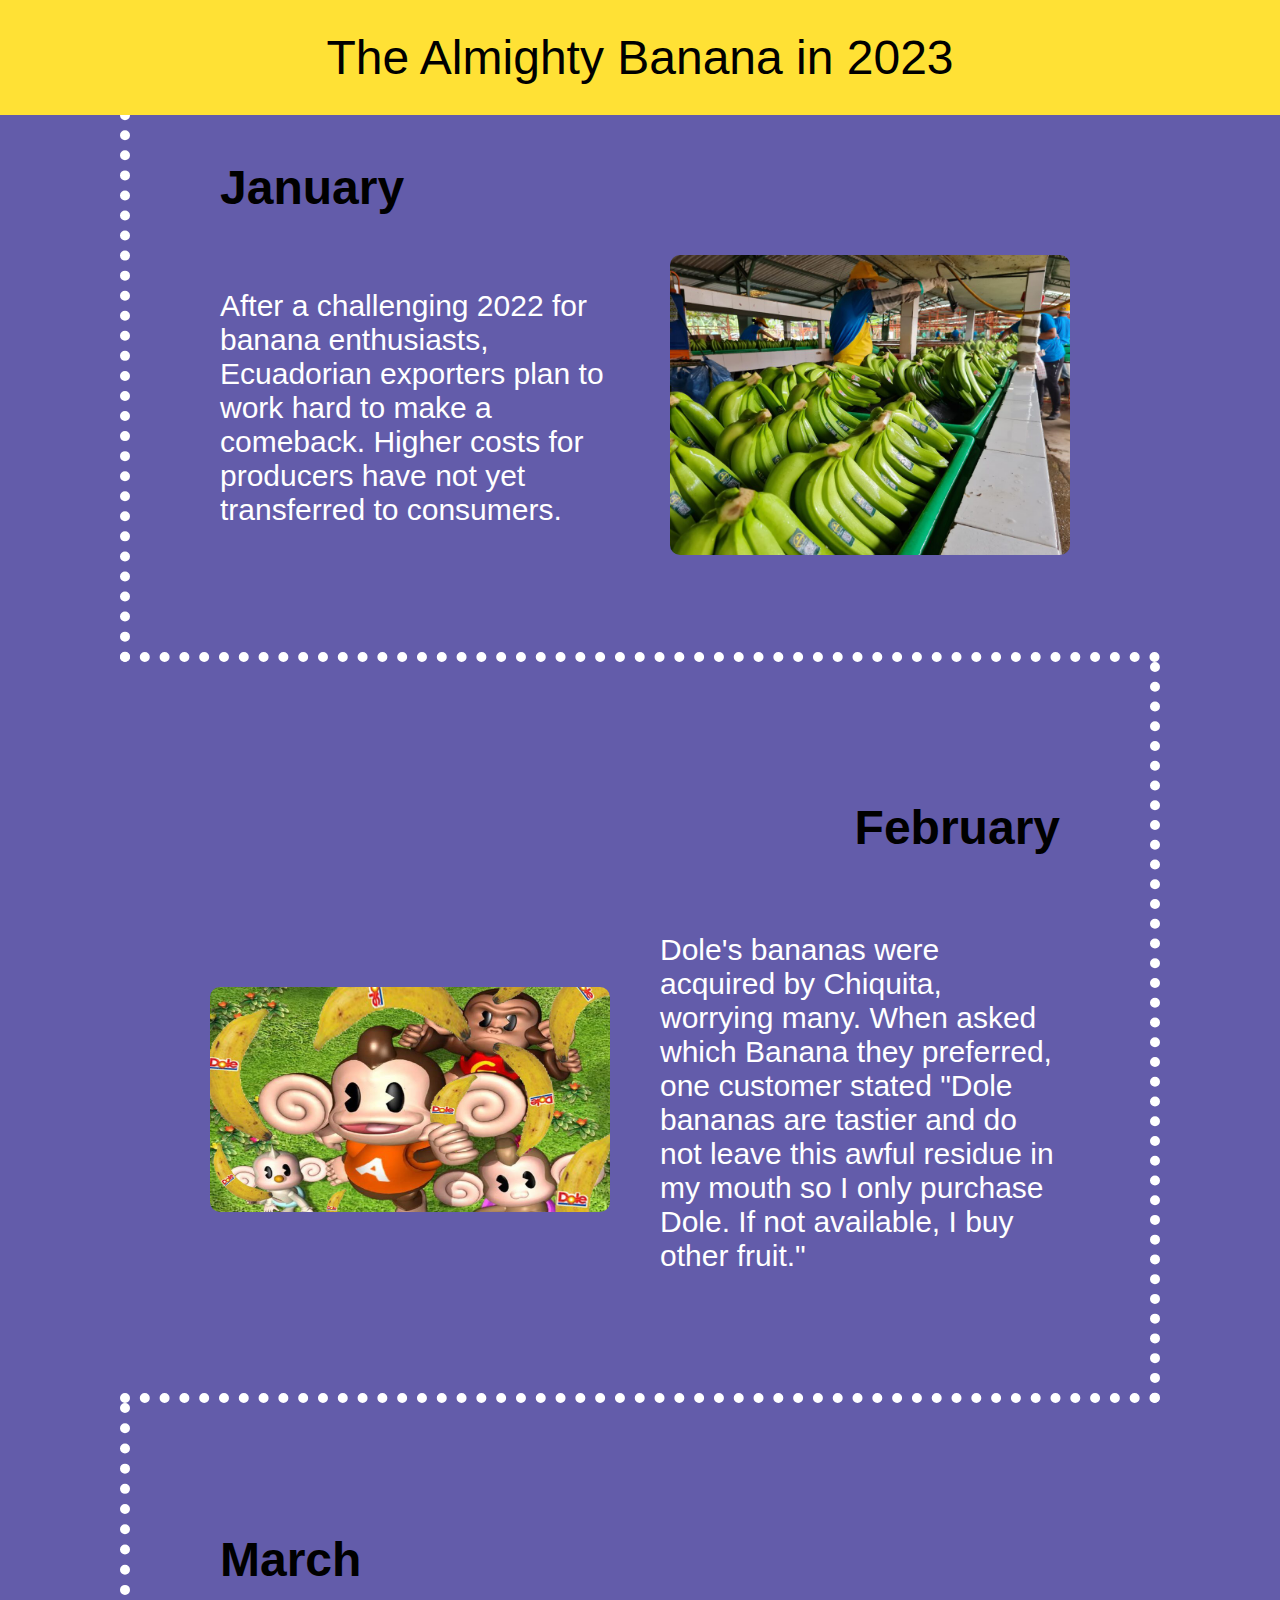
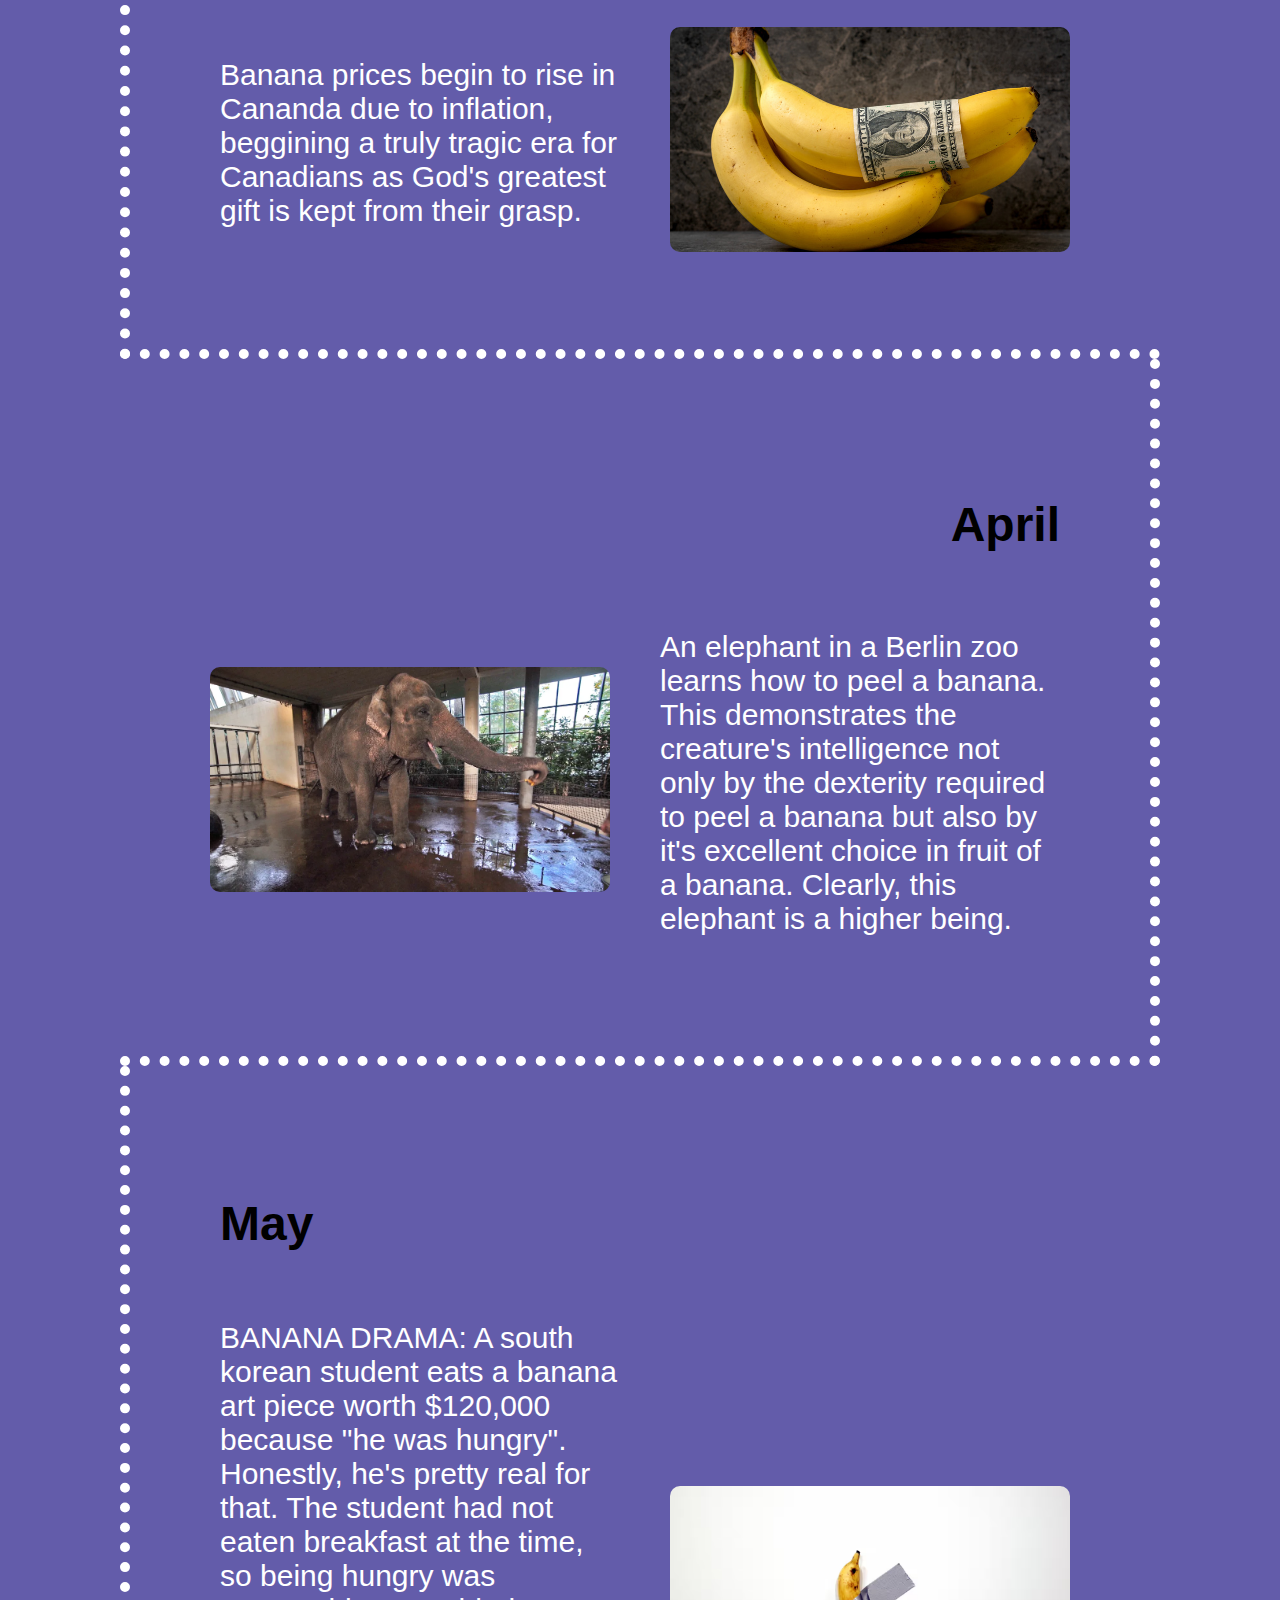
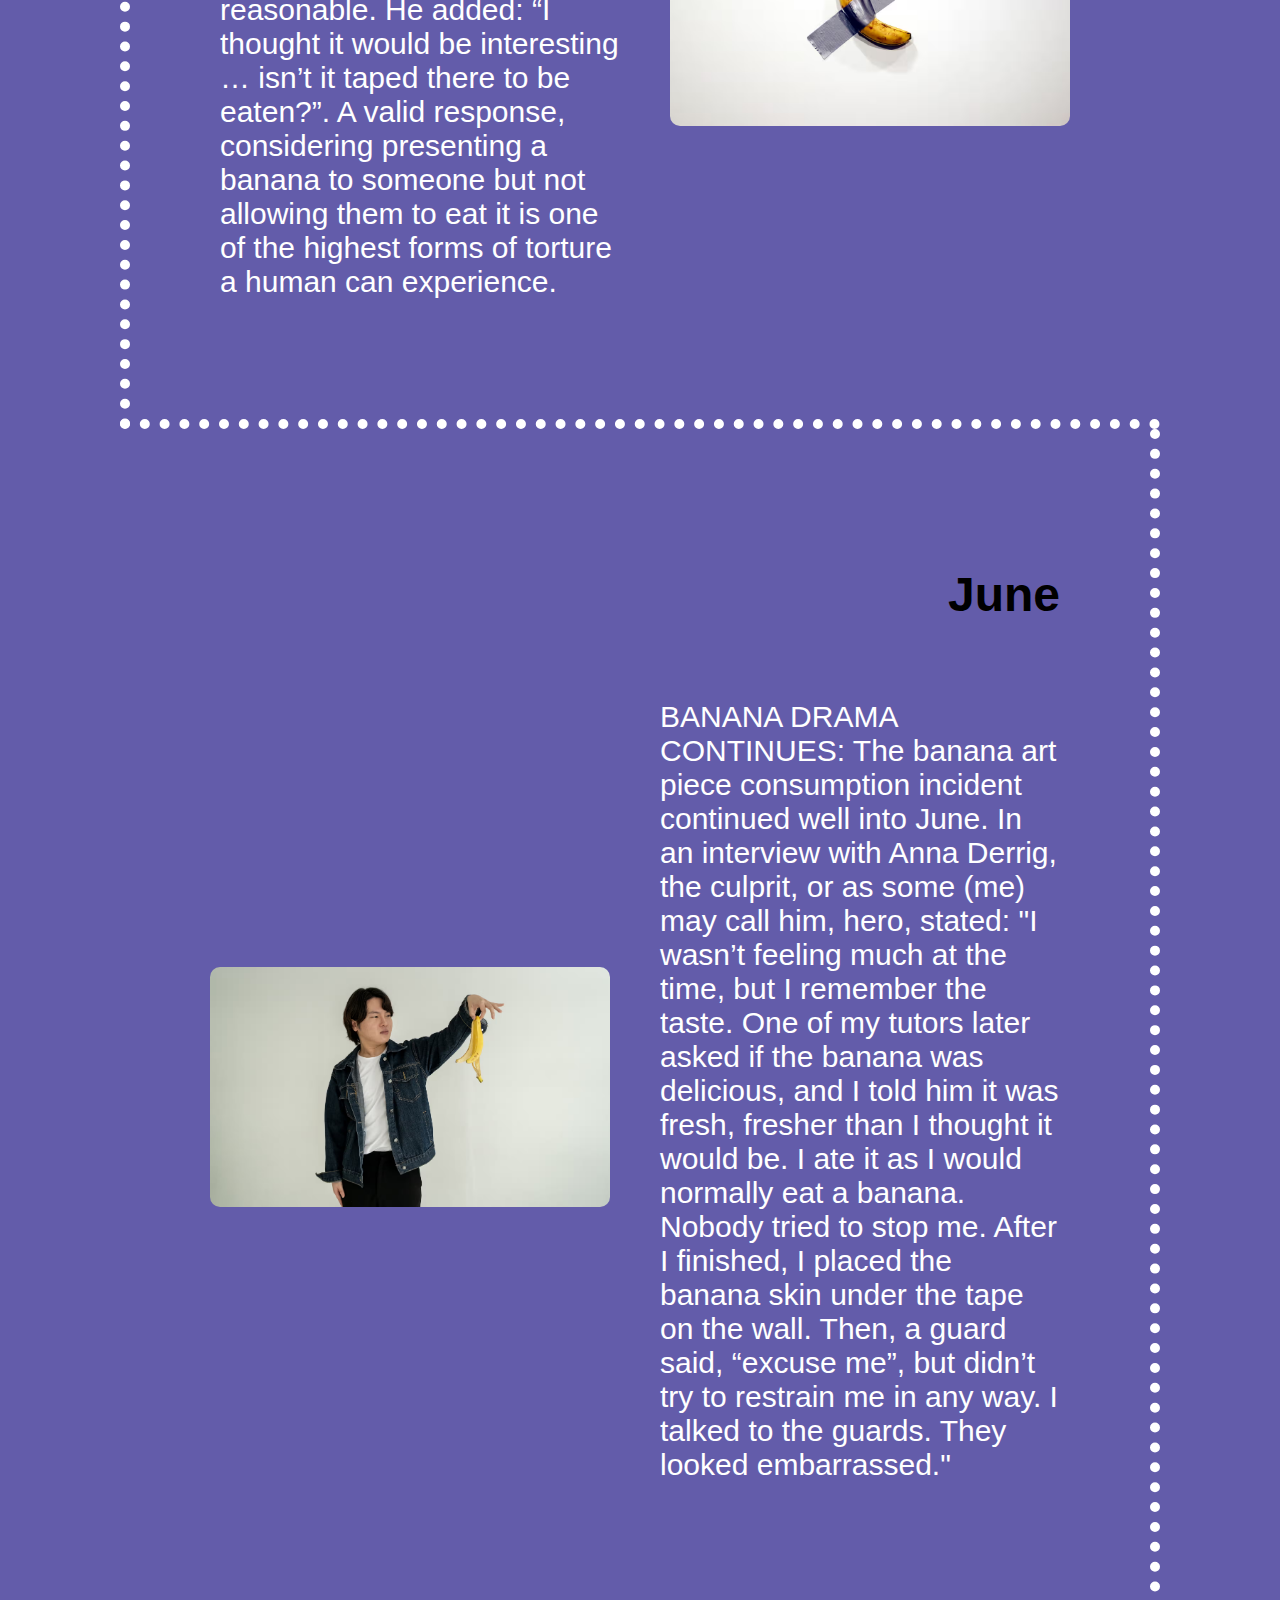
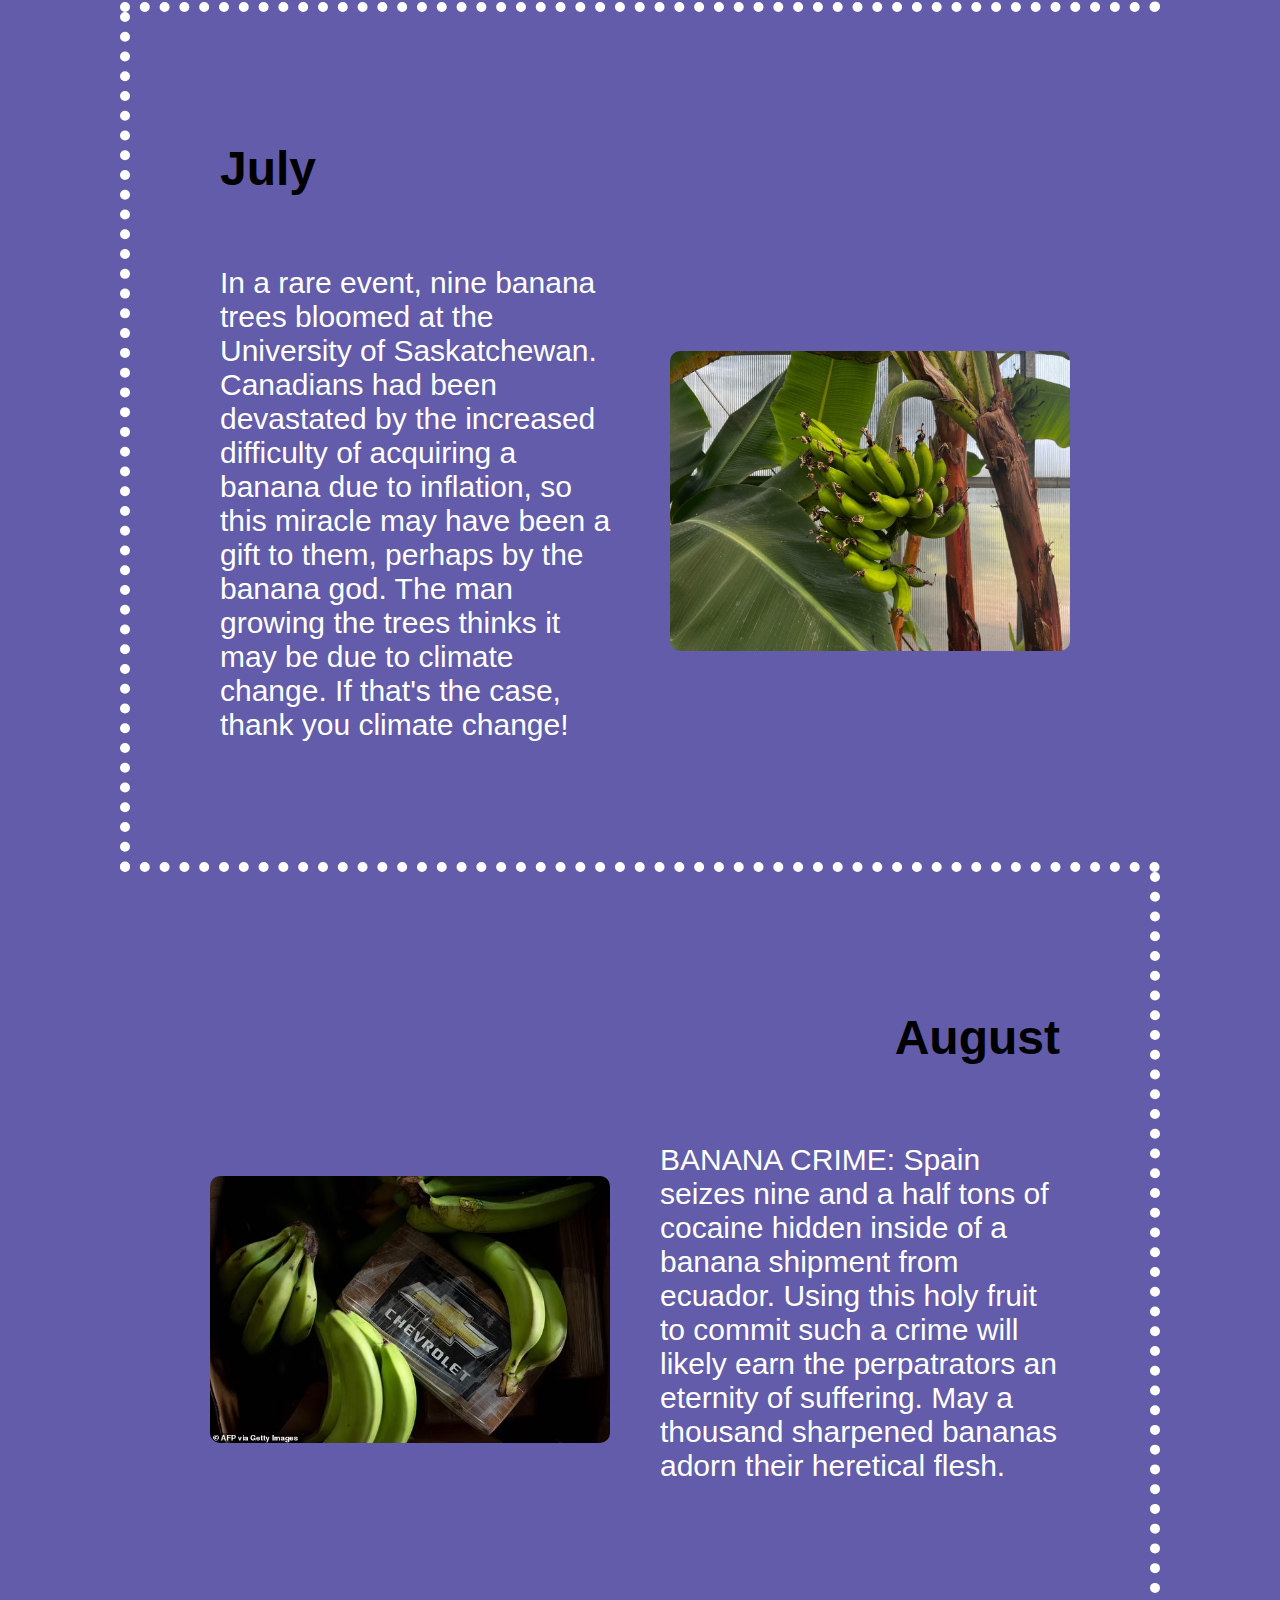
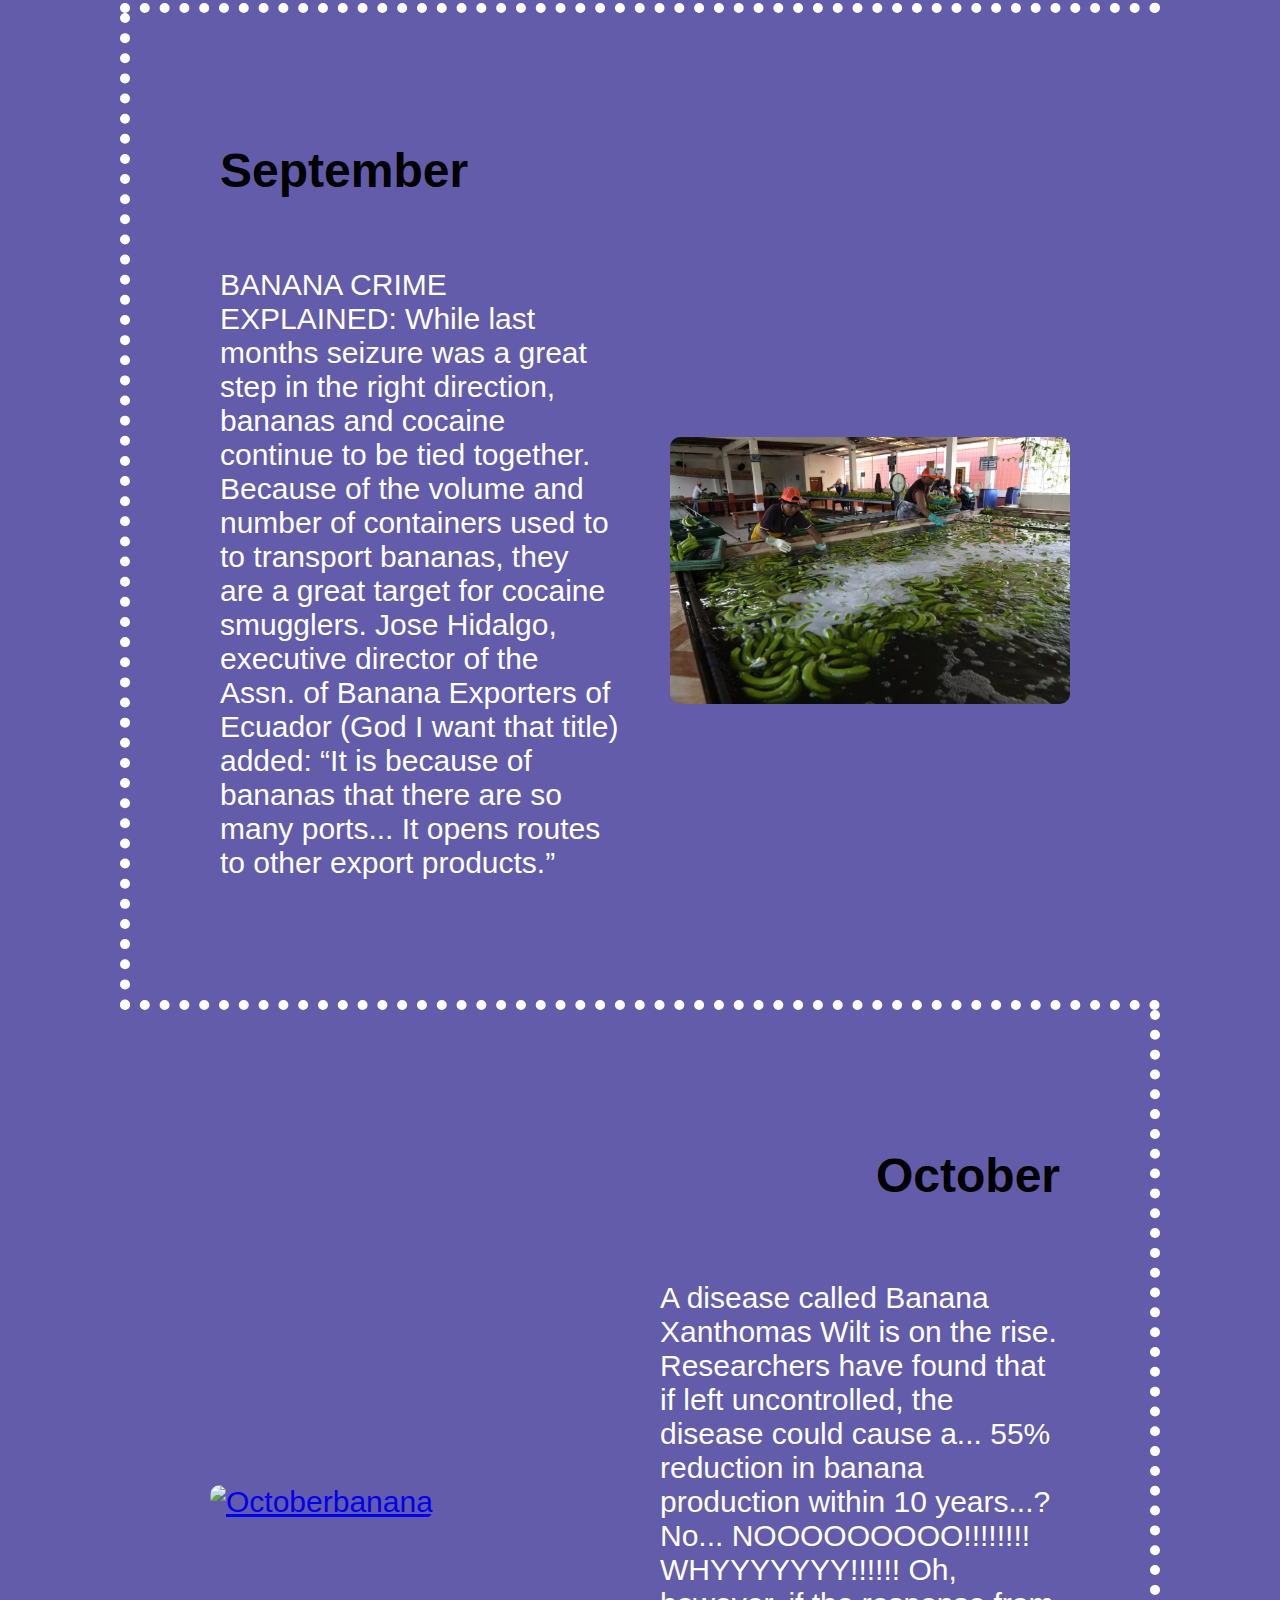
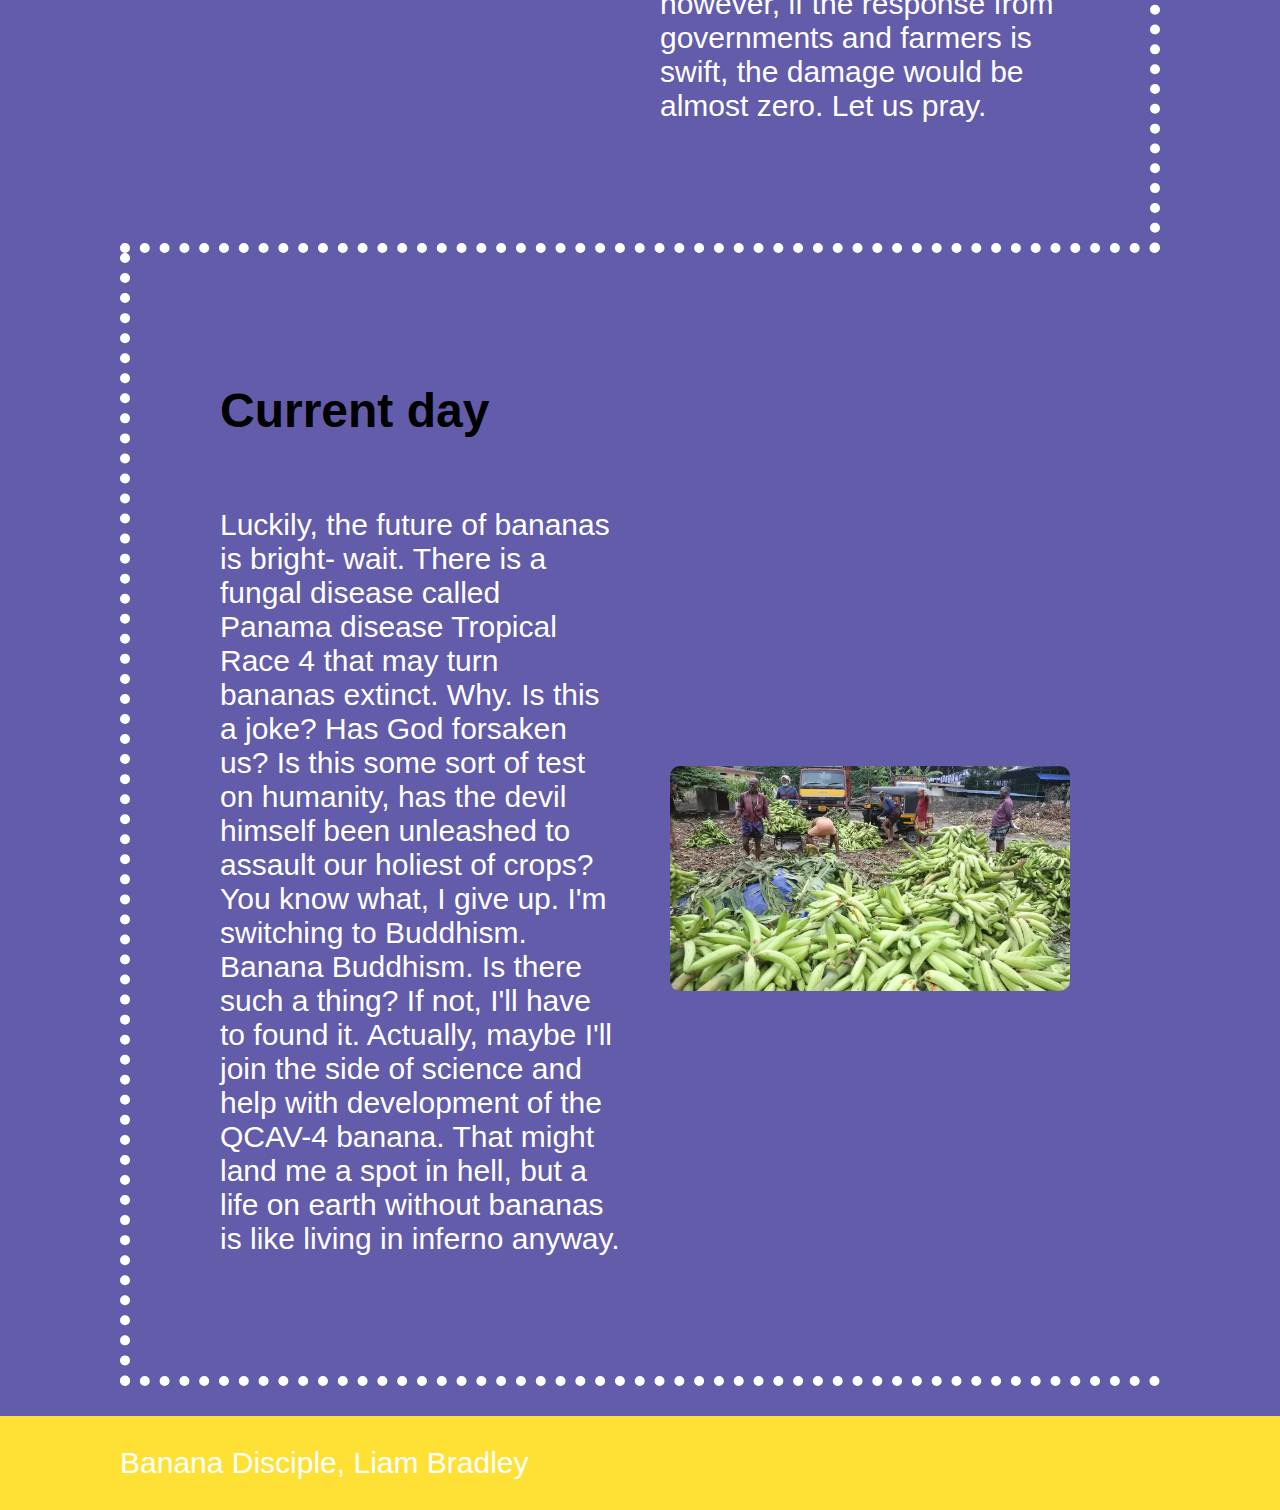
==== index.html @ 77e4527d "changing to index" ====
<!DOCTYPE html>
<html lang="en">

<head>
    <link rel="stylesheet" href="css/style.css">
    <title>Assignment 2</title>
    <meta charset="utf-8">
    <meta name="viewport" content="width=device-width, initial-scale=1.0">
</head>

<body>
    <header class="headerPadding">The Almighty Banana in 2023</header>

    <main>
        <section class="bananaPadding">
            <div class="bananaPudding">
                <h2>January</h2>
                <div class="gridContent">
                    <p>After a challenging 2022 for banana enthusiasts, Ecuadorian exporters plan to work hard to
                        make a comeback. Higher costs for producers have not yet transferred to consumers.</p>
                    <a
                        href="https://www.freshfruitportal.com/news/2023/01/19/ecuadorian-banana-exporters-are-betting-on-a-big-comeback-for-2023/">
                        <img src="images/Januarybanana.jpg" alt="Januarybanana">
                    </a>
                </div>
            </div>
            <div class="bananaPudding">
                <h3>February</h3>
                <div class="gridContent">
                    <a href="https://www.producebluebook.com/2023/02/06/the-dole-chiquita-banana-showdown/">
                        <img src="images/Februarybanana.jpg" alt="Februarybanana">
                    </a>
                    <p>Dole's bananas were acquired by Chiquita, worrying many. When asked which Banana they preferred,
                        one customer stated "Dole bananas are tastier and do not leave this awful residue in my mouth so
                        I only purchase Dole. If not available, I buy other fruit."</p>
                </div>
            </div>
            <div class="bananaPudding">
                <h2>March</h2>
                <div class="gridContent">
                    <p>Banana prices begin to rise in Cananda due to inflation, beggining a truly tragic era for
                        Canadians as God's greatest gift is kept from their grasp.</p>
                    <a href="https://www.tridge.com/insights/canadian-banana-retail-prices-resistant-to-inflation">
                        <img src="images/Marchbanana.jpg" alt="Marchbanana">
                    </a>
                </div>
            </div>
            <div class="bananaPudding">
                <h3>April</h3>
                <div class="gridContent">
                    <a href="https://www.cnn.com/2023/04/13/europe/zoo-elephant-peels-bananas-scn/index.html">
                        <img src="images/Aprilbanana.webp" alt="Aprilbanana">
                    </a>
                    <p>An elephant in a Berlin zoo learns how to peel a banana. This demonstrates the creature's
                        intelligence not only by the dexterity required to peel a banana but also by it's excellent
                        choice in fruit of a banana. Clearly, this elephant is a higher being.</p>
                </div>
            </div>
            <div class="bananaPudding">
                <h2>May</h2>
                <div class="gridContent">
                    <p>BANANA DRAMA: A south korean student eats a banana art piece worth $120,000 because "he was
                        hungry". Honestly, he's pretty real for that. The student had not eaten breakfast at the
                        time, so being hungry was reasonable. He added: “I thought it would be interesting … isn’t
                        it taped there to be eaten?”. A valid response, considering presenting a banana to someone
                        but not allowing them to eat it is one of the highest forms of torture a human can
                        experience. </p>
                    <a
                        href="https://www.theguardian.com/artanddesign/2023/may/01/banana-drama-hungry-south-korean-student-eats-120000-artwork">
                        <img src="images/Maybanana.avif" alt="Marchbanana">
                    </a>
                </div>
            </div>
            <div class="bananaPudding">
                <h3>June</h3>
                <div class="gridContent">
                    <a href="https://www.theguardian.com/lifeandstyle/2023/jun/23/experience-i-ate-a-120000-banana">
                        <img src="images/Junebanana.avif" alt="Junebanana">
                    </a>
                    <p>BANANA DRAMA CONTINUES: The banana art piece consumption incident continued well into June. In an
                        interview with Anna Derrig, the culprit, or as some (me) may call him, hero, stated: "I wasn’t
                        feeling much at the time, but I remember the taste. One of my tutors later asked if the banana
                        was delicious, and I told him it was fresh, fresher than I thought it would be. I ate it as I
                        would normally eat a banana. Nobody tried to stop me. After I finished, I placed the banana skin
                        under the tape on the wall. Then, a guard said, “excuse me”, but didn’t try to restrain me in
                        any way. I talked to the guards. They looked embarrassed."</p>
                </div>
            </div>
            <div class="bananaPudding">
                <h2>July</h2>
                <div class="gridContent">
                    <p>In a rare event, nine banana trees bloomed at the University of Saskatchewan. Canadians had
                        been devastated by the increased difficulty of acquiring a banana due to inflation, so this
                        miracle may have been a gift to them, perhaps by the banana god. The man growing the trees
                        thinks it may be due to climate change. If that's the case, thank you climate change! </p>
                    <a
                        href="https://www.cbc.ca/news/canada/saskatoon/bananas-bananatrees-reginanews-saskatchewan-news-university-of-saskatchewan-1.6916563">
                        <img src="images/Julybanana.jfif" alt="julybanana">
                    </a>
                </div>
            </div>
            <div class="bananaPudding">
                <h3>August</h3>
                <div class="gridContent">
                    <a
                        href="https://abcnews.go.com/International/wireStory/spain-busts-record-95-tons-cocaine-hidden-banana-102560998">
                        <img src="images/Augustbanana.avif" alt="Augustbanana">
                    </a>
                    <p>BANANA CRIME: Spain seizes nine and a half tons of cocaine hidden inside of a banana shipment
                        from ecuador. Using this holy fruit to commit such a crime will likely earn the perpatrators an
                        eternity of suffering. May a thousand sharpened bananas adorn their heretical flesh.</p>
                </div>
            </div>
            <div class="bananaPudding">
                <h2>September</h2>
                <div class="gridContent">
                    <p>BANANA CRIME EXPLAINED: While last months seizure was a great step in the right direction,
                        bananas and cocaine continue to be tied together. Because of the volume and number of
                        containers used to to transport bananas, they are a great target for cocaine smugglers. Jose
                        Hidalgo, executive director of the Assn. of Banana Exporters of Ecuador (God I want that
                        title) added: “It is because of bananas that there are so many ports... It opens routes to
                        other export products.”</p>
                    <a
                        href="https://www.cbc.ca/news/canada/saskatoon/bananas-bananatrees-reginanews-saskatchewan-news-university-of-saskatchewan-1.6916563">
                        <img src="images/Septemberbanana.webp" alt="Septemberbanana">
                    </a>
                </div>
            </div>
            <div class="bananaPudding">
                <h3>October</h3>
                <div class="gridContent">
                    <a href="https://phys.org/news/2023-10-consequences-inaction-devastating-banana-disease.html">
                        <img src="images/Octoberbanana.jpg" alt="Octoberbanana">
                    </a>
                    <p>A disease called Banana Xanthomas Wilt is on the rise. Researchers have found that if left
                        uncontrolled, the disease could cause a... 55% reduction in banana production within 10
                        years...? No... NOOOOOOOOO!!!!!!!! WHYYYYYYY!!!!!! Oh, however, if the response from governments
                        and farmers is swift, the damage would be almost zero. Let us pray. </p>
                </div>
            </div>
            <div class="bananaPudding">
                <h2>Current day</h2>
                <div class="gridContent">
                    <p>Luckily, the future of bananas is bright- wait. There is a fungal disease called Panama
                        disease Tropical Race 4 that may turn bananas extinct. Why. Is this a joke? Has God forsaken
                        us? Is this some sort of test on humanity, has the devil himself been unleashed to assault
                        our holiest of crops? You know what, I give up. I'm switching to Buddhism. Banana Buddhism.
                        Is there such a thing? If not, I'll have to found it. Actually, maybe I'll join the side of
                        science and help with development of the QCAV-4 banana. That might land me a spot in hell,
                        but a life on earth without bananas is like living in inferno anyway.</p>
                    <a
                        href="https://www.cbc.ca/news/canada/saskatoon/bananas-bananatrees-reginanews-saskatchewan-news-university-of-saskatchewan-1.6916563">
                        <img src="images/Novemberbanana.webp" alt="Novemberbanana">
                    </a>
                </div>
            </div>
        </section>

    </main>

    <footer class="bananaPadding">Banana Disciple, Liam Bradley</footer>
</body>


</html>
---- css/style.css ----
:root {
    --bananaYellow: #FFE135;
    --bananaBlue: #635CAA;
    --bananaBleck: #BFB058;
}








div {
    box-sizing: border-box;
}

body,
html {
    min-height: 100vh;
    margin: 0;
}

img {
    max-width: 100%;
    min-width: 10%;
    border-radius: 10px;
}

body {
    background: var(--bananaBlue);
    color: white;
    font-family: 'quicksand', sans-serif;
    font-size: 30px;
}

header {
    background: var(--bananaYellow);
    font-family: 'haettenschweiler', sans-serif;
    width: 100%;
    color: black;
    font-size: 48px;
    text-align: center;
    position: fixed;
    z-index: 9;
}

footer {
    background: var(--bananaYellow);
}

h2 {
    color: black;
    font-size: 48px;
    text-align: left;
}

h3 {

    color: black;
    font-size: 48px;
    text-align: right;
}

.headerPadding {
    padding: 30px 0px;
}

.bananaPadding {
    padding: 30px 120px;
}

.bananaPudding {
    padding: 90px 90px;
}

.bananaPadding>div:nth-child(1) {
    border-left: 10px dotted white;
    border-bottom: 10px dotted white;
}

.bananaPadding>div:nth-child(2) {
    border-right: 10px dotted white;
    border-bottom: 10px dotted white;
}

.bananaPadding>div:nth-child(3) {
    border-left: 10px dotted white;
    border-bottom: 10px dotted white;
}

.bananaPadding>div:nth-child(4) {
    border-right: 10px dotted white;
    border-bottom: 10px dotted white;
}

.bananaPadding>div:nth-child(5) {
    border-left: 10px dotted white;
    border-bottom: 10px dotted white;
}

.bananaPadding>div:nth-child(6) {
    border-right: 10px dotted white;
    border-bottom: 10px dotted white;
}

.bananaPadding>div:nth-child(7) {
    border-left: 10px dotted white;
    border-bottom: 10px dotted white;
}

.bananaPadding>div:nth-child(8) {
    border-right: 10px dotted white;
    border-bottom: 10px dotted white;
}

.bananaPadding>div:nth-child(9) {
    border-left: 10px dotted white;
    border-bottom: 10px dotted white;
}

.bananaPadding>div:nth-child(10) {
    border-right: 10px dotted white;
    border-bottom: 10px dotted white;
}

.bananaPadding>div:nth-child(11) {
    border-left: 10px dotted white;
    border-bottom: 10px dotted white;
}

.gridContent {
    display: grid;
    grid-template-columns: 1fr 1fr;
    grid-gap: 50px;
    align-items: center;
}

@media screen and (max-width: 800px) {


    .headerPadding {
        padding: 15px 0px;
    }

    .bananaPadding {
        padding: 20px 30px;
    }

    .bananaPudding {
        padding: 30px 30px;
    }

    .gridContent {
        grid-template-columns: 1fr;

    }

    .bananaPadding>div:nth-child(1) {
        border-left: 10px dotted white;
    }

    .bananaPadding>div:nth-child(2) {
        border-right: 10px dotted white;

    }

    .bananaPadding>div:nth-child(3) {
        border-left: 10px dotted white;
    }

    .bananaPadding>div:nth-child(4) {
        border-right: 10px dotted white;

    }

    .bananaPadding>div:nth-child(5) {
        border-left: 10px dotted white;

    }

    .bananaPadding>div:nth-child(6) {
        border-right: 10px dotted white;

    }

    .bananaPadding>div:nth-child(7) {
        border-left: 10px dotted white;

    }

    .bananaPadding>div:nth-child(8) {
        border-right: 10px dotted white;

    }

    .bananaPadding>div:nth-child(9) {
        border-left: 10px dotted white;

    }

    .bananaPadding>div:nth-child(10) {
        border-right: 10px dotted white;

    }

    .bananaPadding>div:nth-child(11) {
        border-left: 10px dotted white;

    }


}




/*
january: https://www.freshfruitportal.com/news/2023/01/19/ecuadorian-banana-exporters-are-betting-on-a-big-comeback-for-2023/

february: https://www.producebluebook.com/2023/02/06/the-dole-chiquita-banana-showdown/

febimage: https://www.google.com/url?sa=i&url=https%3A%2F%2Fwww.youtube.com%2Fwatch%3Fv%3DxDkHg7-covw&psig=AOvVaw0lPTmlyice99hFVOnQGWbq&ust=1699391109633000&source=images&cd=vfe&opi=89978449&ved=0CBAQjRxqFwoTCLigoMejsIIDFQAAAAAdAAAAABA6

march: https://www.tridge.com/insights/canadian-banana-retail-prices-resistant-to-inflation

marchimage:https://www.google.com/url?sa=i&url=https%3A%2F%2Fwww.tastingtable.com%2F944651%2Fthe-price-of-bananas-causes-sticker-shock%2F&psig=AOvVaw3MNGF5UCiVDrGpITxVOpc7&ust=1699391748298000&source=images&cd=vfe&opi=89978449&ved=0CBAQjRxqFwoTCMCVnuOlsIIDFQAAAAAdAAAAABAD

april: https://www.cnn.com/2023/04/13/europe/zoo-elephant-peels-bananas-scn/index.html


may: https://www.theguardian.com/artanddesign/2023/may/01/banana-drama-hungry-south-korean-student-eats-120000-artwork

june: https://www.theguardian.com/lifeandstyle/2023/jun/23/experience-i-ate-a-120000-banana

July banana news: https://www.cbc.ca/news/canada/saskatoon/bananas-bananatrees-reginanean-ws-saskatchewnews-university-of-saskatchewan-1.6916563

august: https://abcnews.go.com/International/wireStory/spain-busts-record-95-tons-cocaine-hidden-banana-102560998

augustimage: https://www.google.com/url?sa=i&url=https%3A%2F%2Fwww.dailymail.co.uk%2Fnews%2Farticle-12451487%2FSpain-cocaine-Ecuador-banana.html&psig=AOvVaw17-QG_82JVGk5neQV-9Ako&ust=1699393704466000&source=images&cd=vfe&opi=89978449&ved=0CBAQjRxqFwoTCOiVt4WtsIIDFQAAAAAdAAAAABAH

september: https://www.latimes.com/world-nation/story/2023-09-04/drug-cartels-exploit-ecuador-banana-industry

october: https://phys.org/news/2023-10-consequences-inaction-devastating-banana-disease.html

november: https://www.foxweather.com/earth-space/bananas-extinct-disease


*/
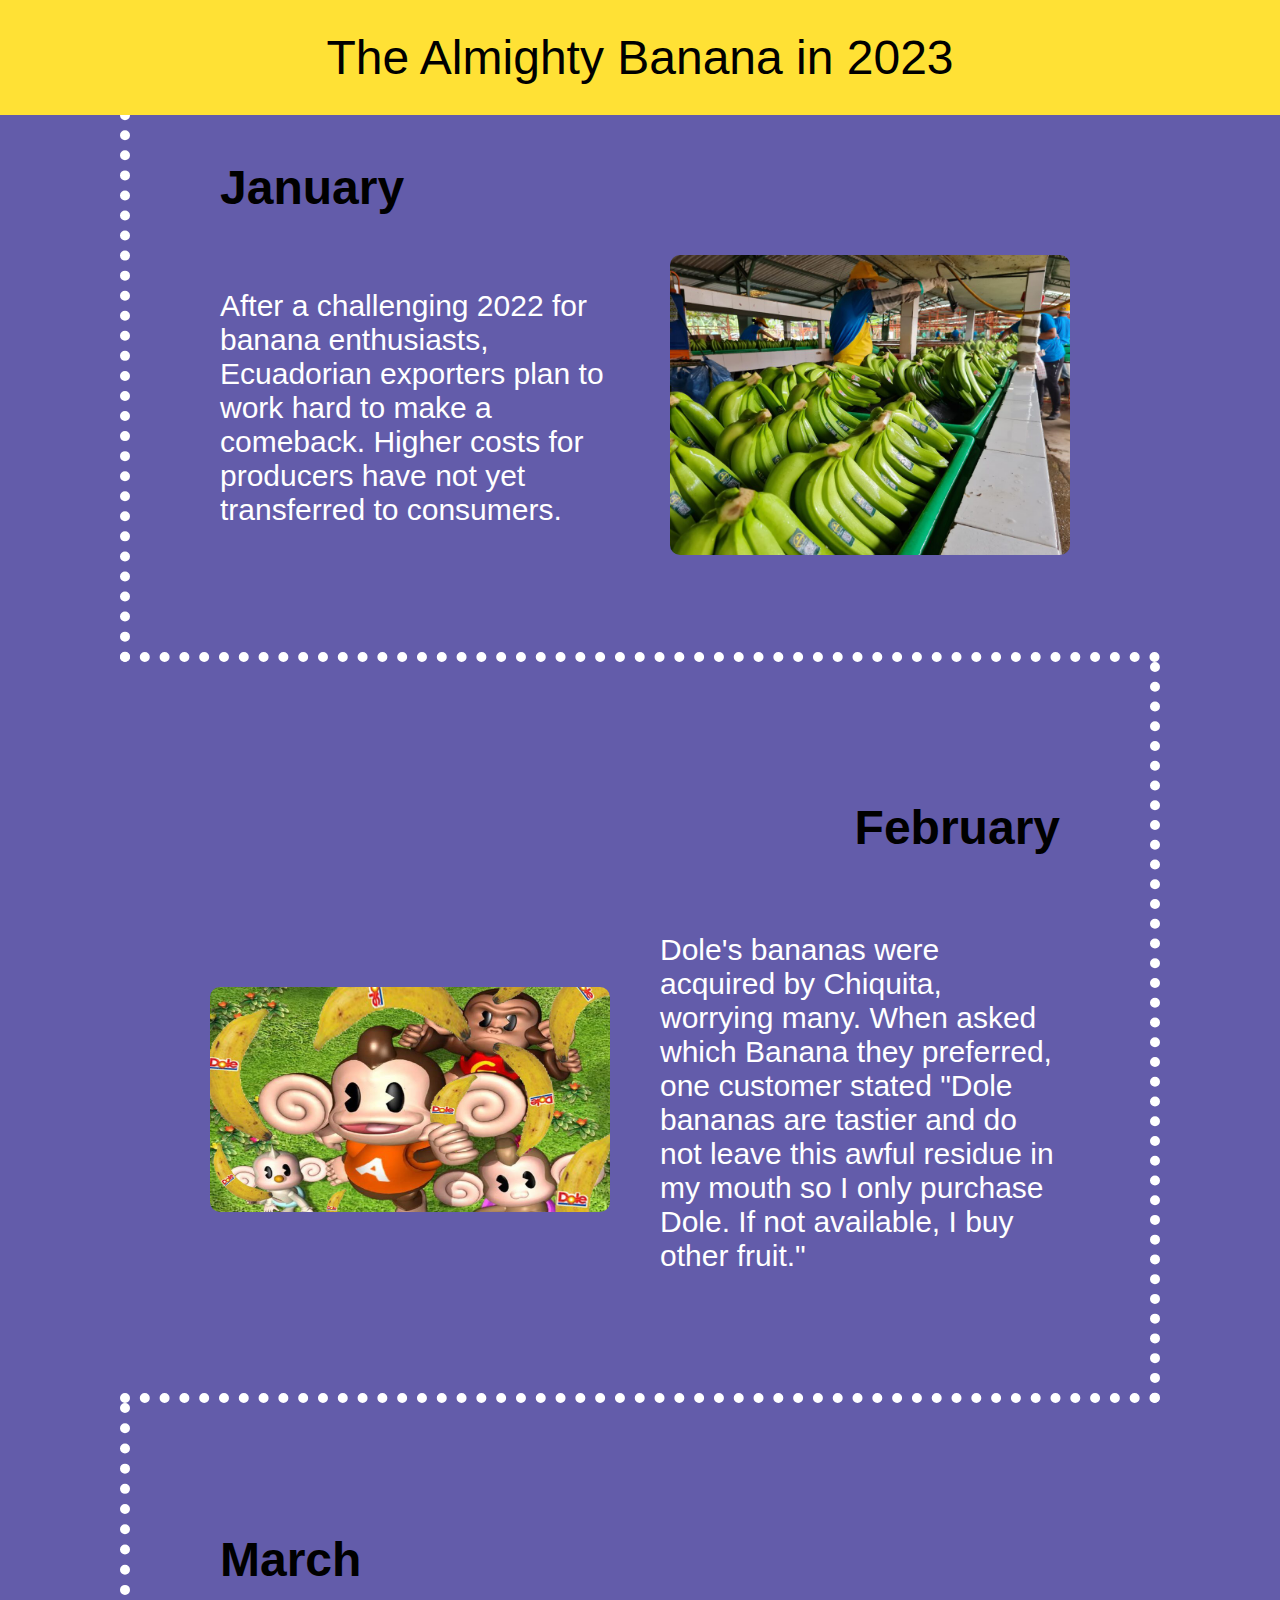
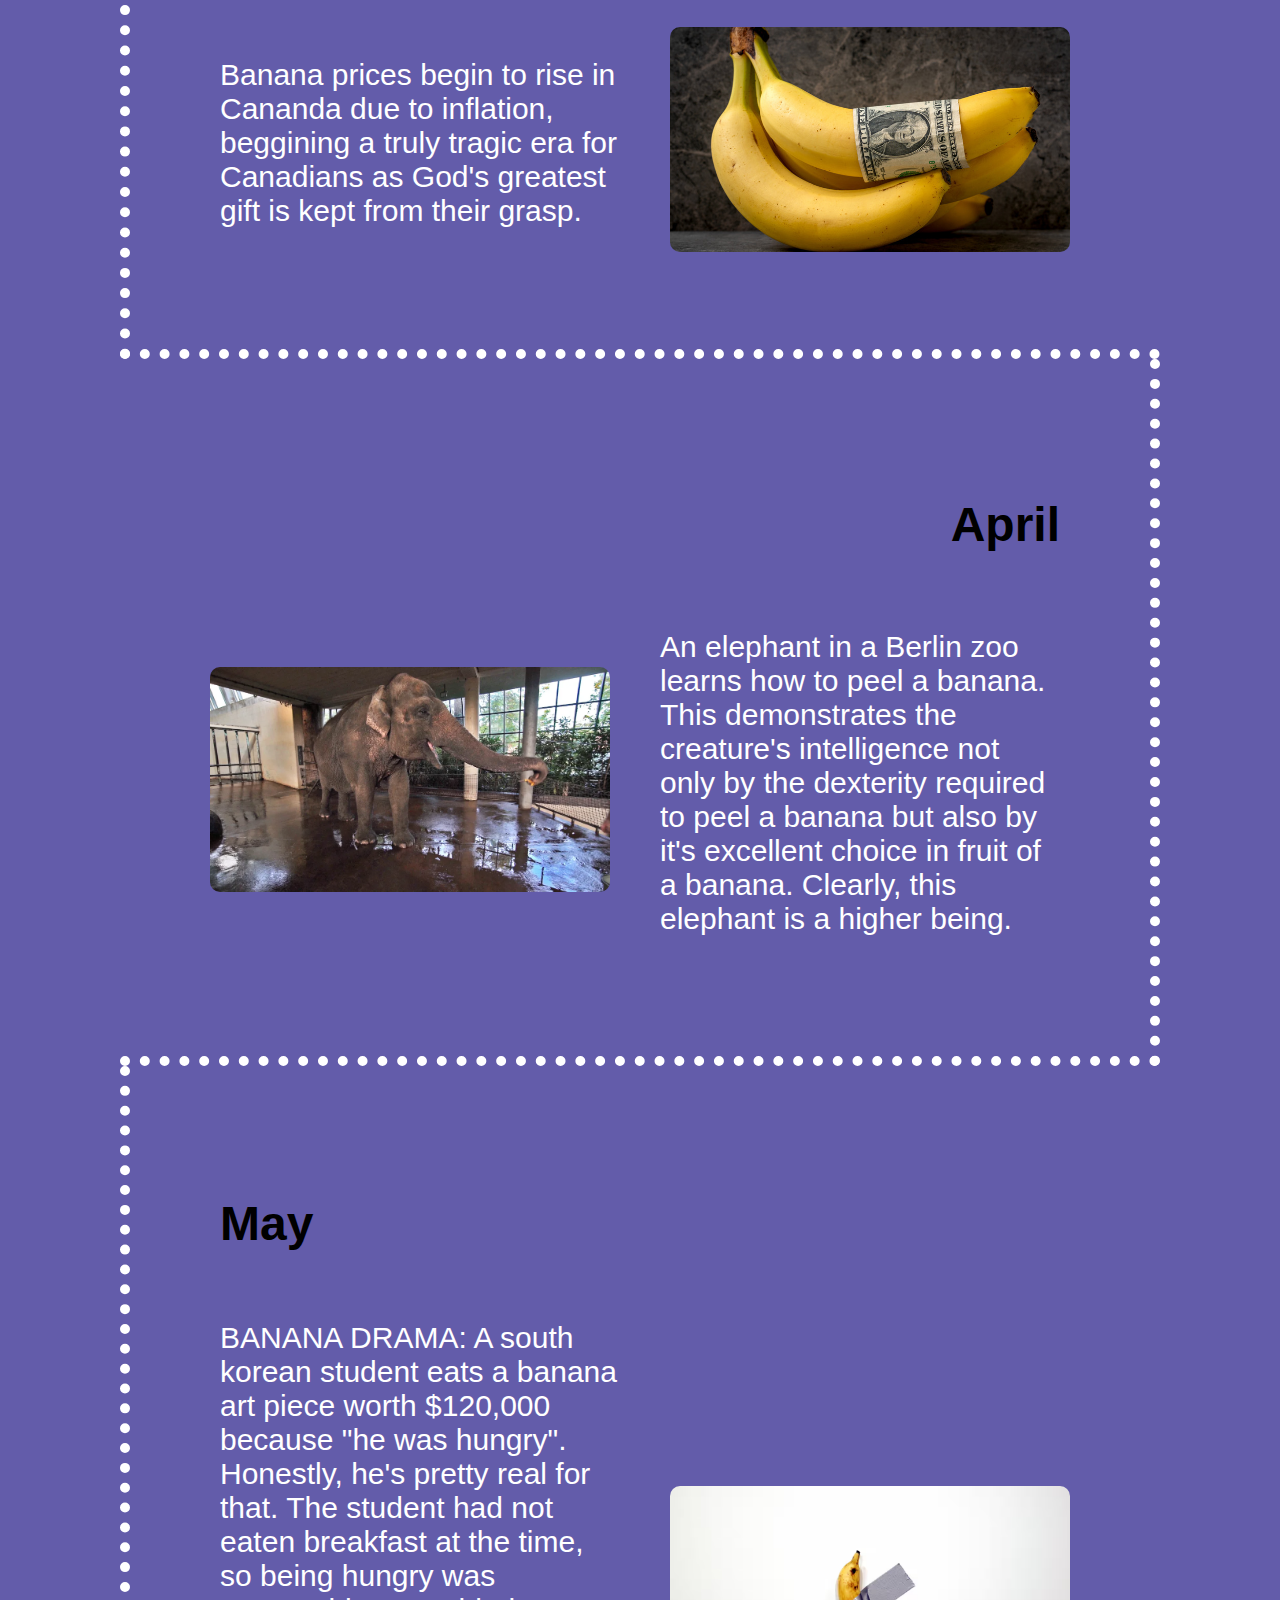
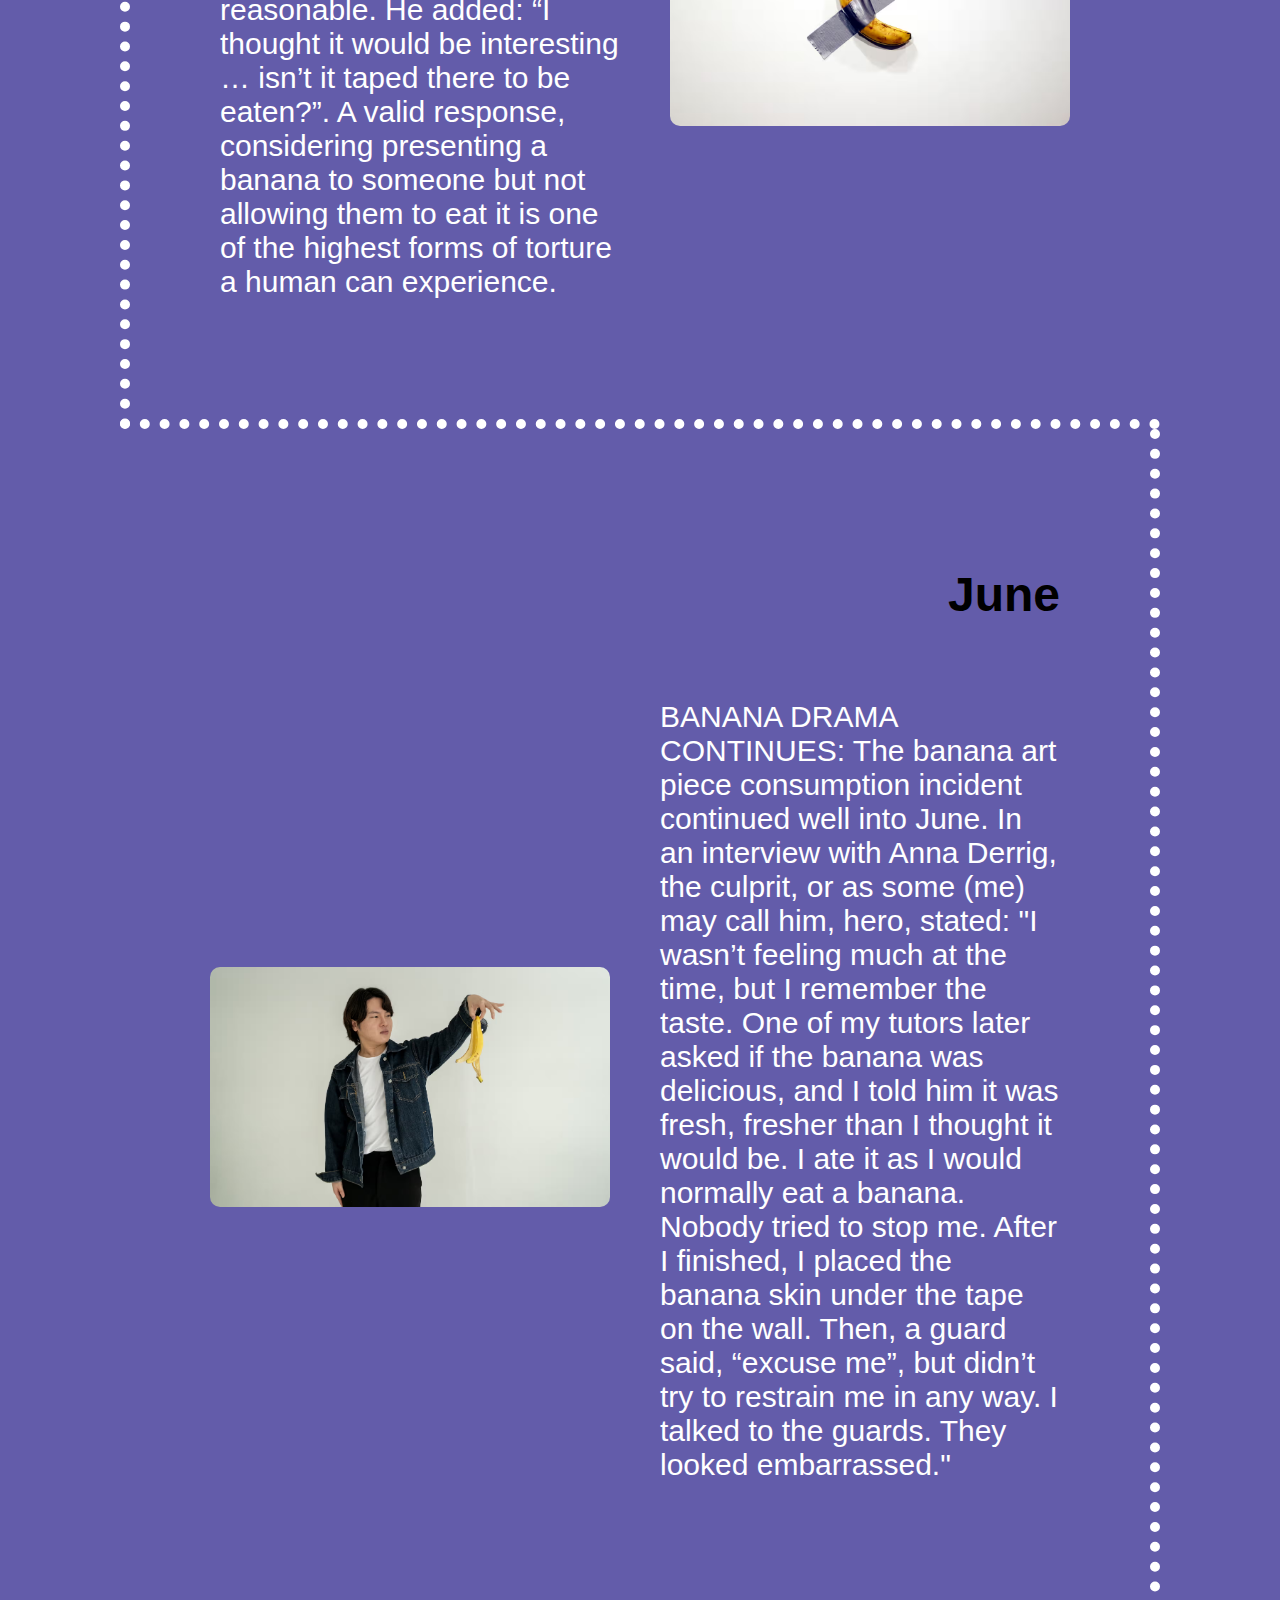
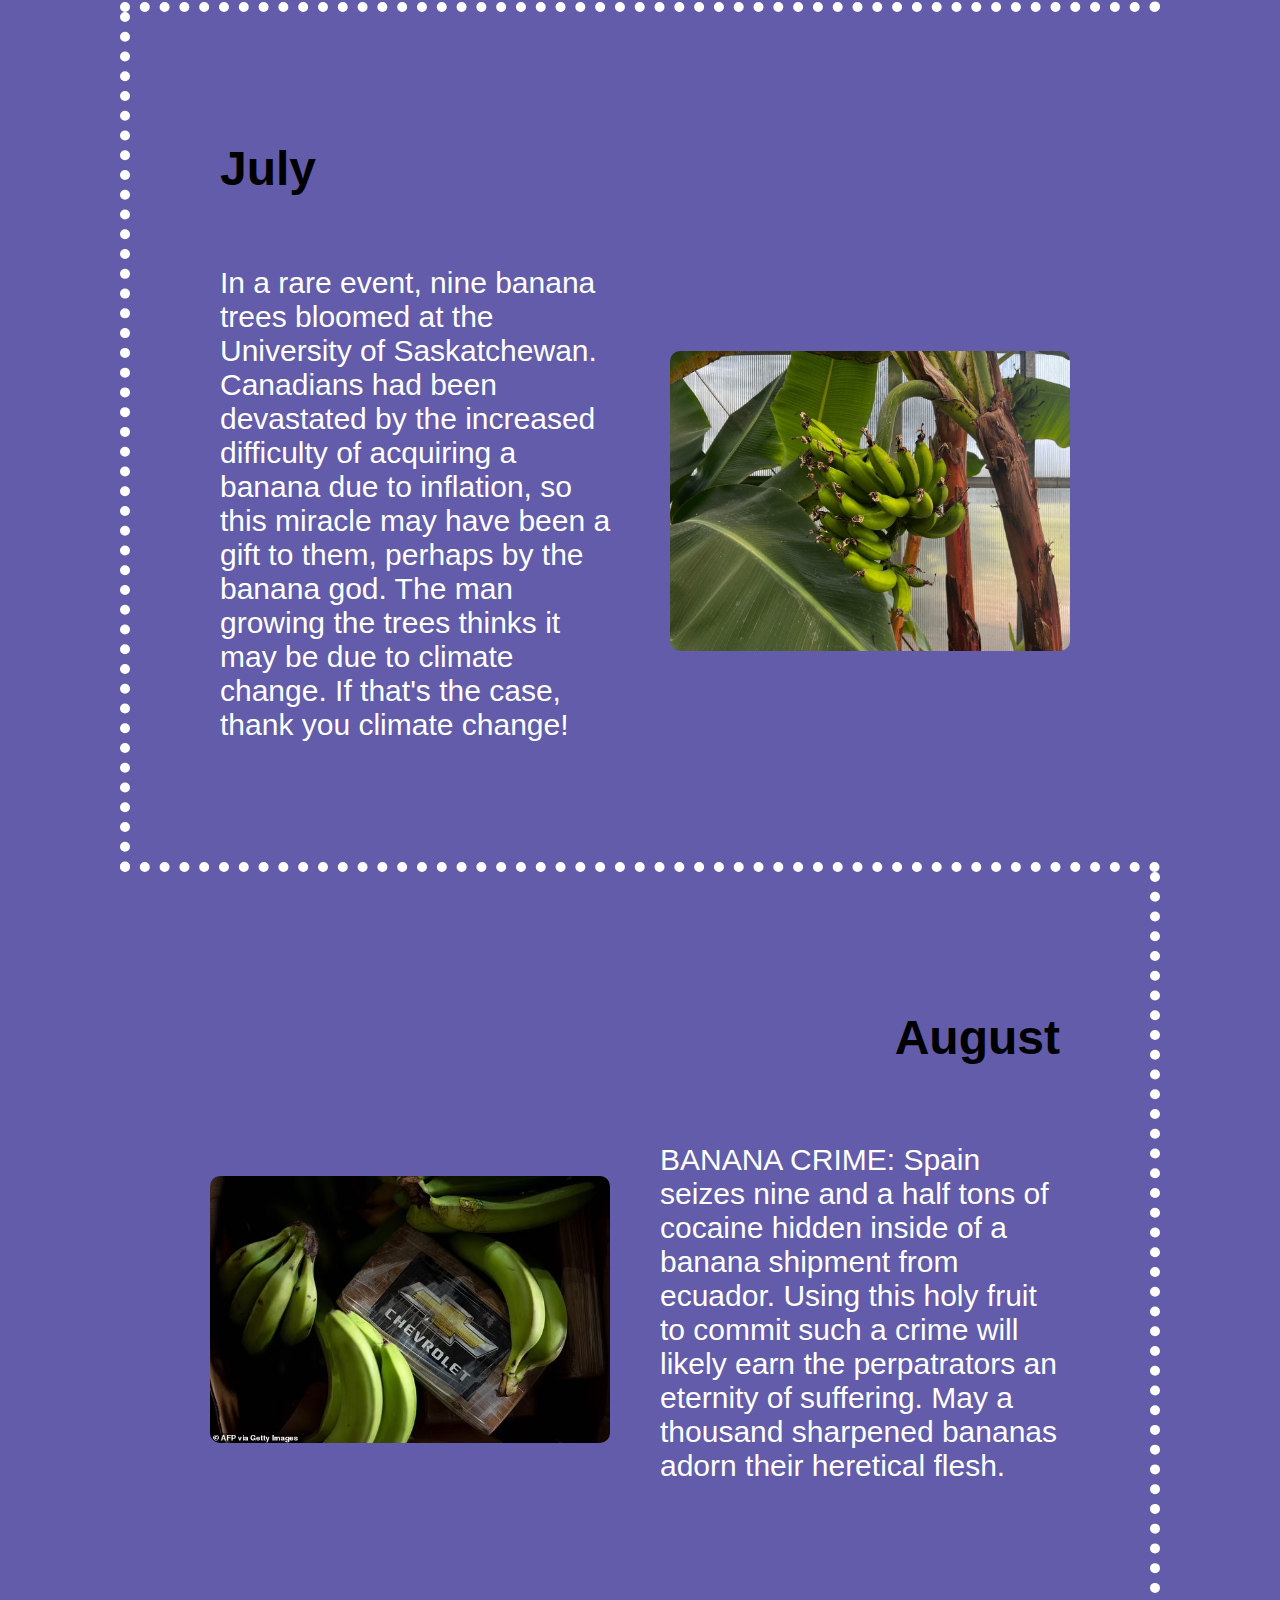
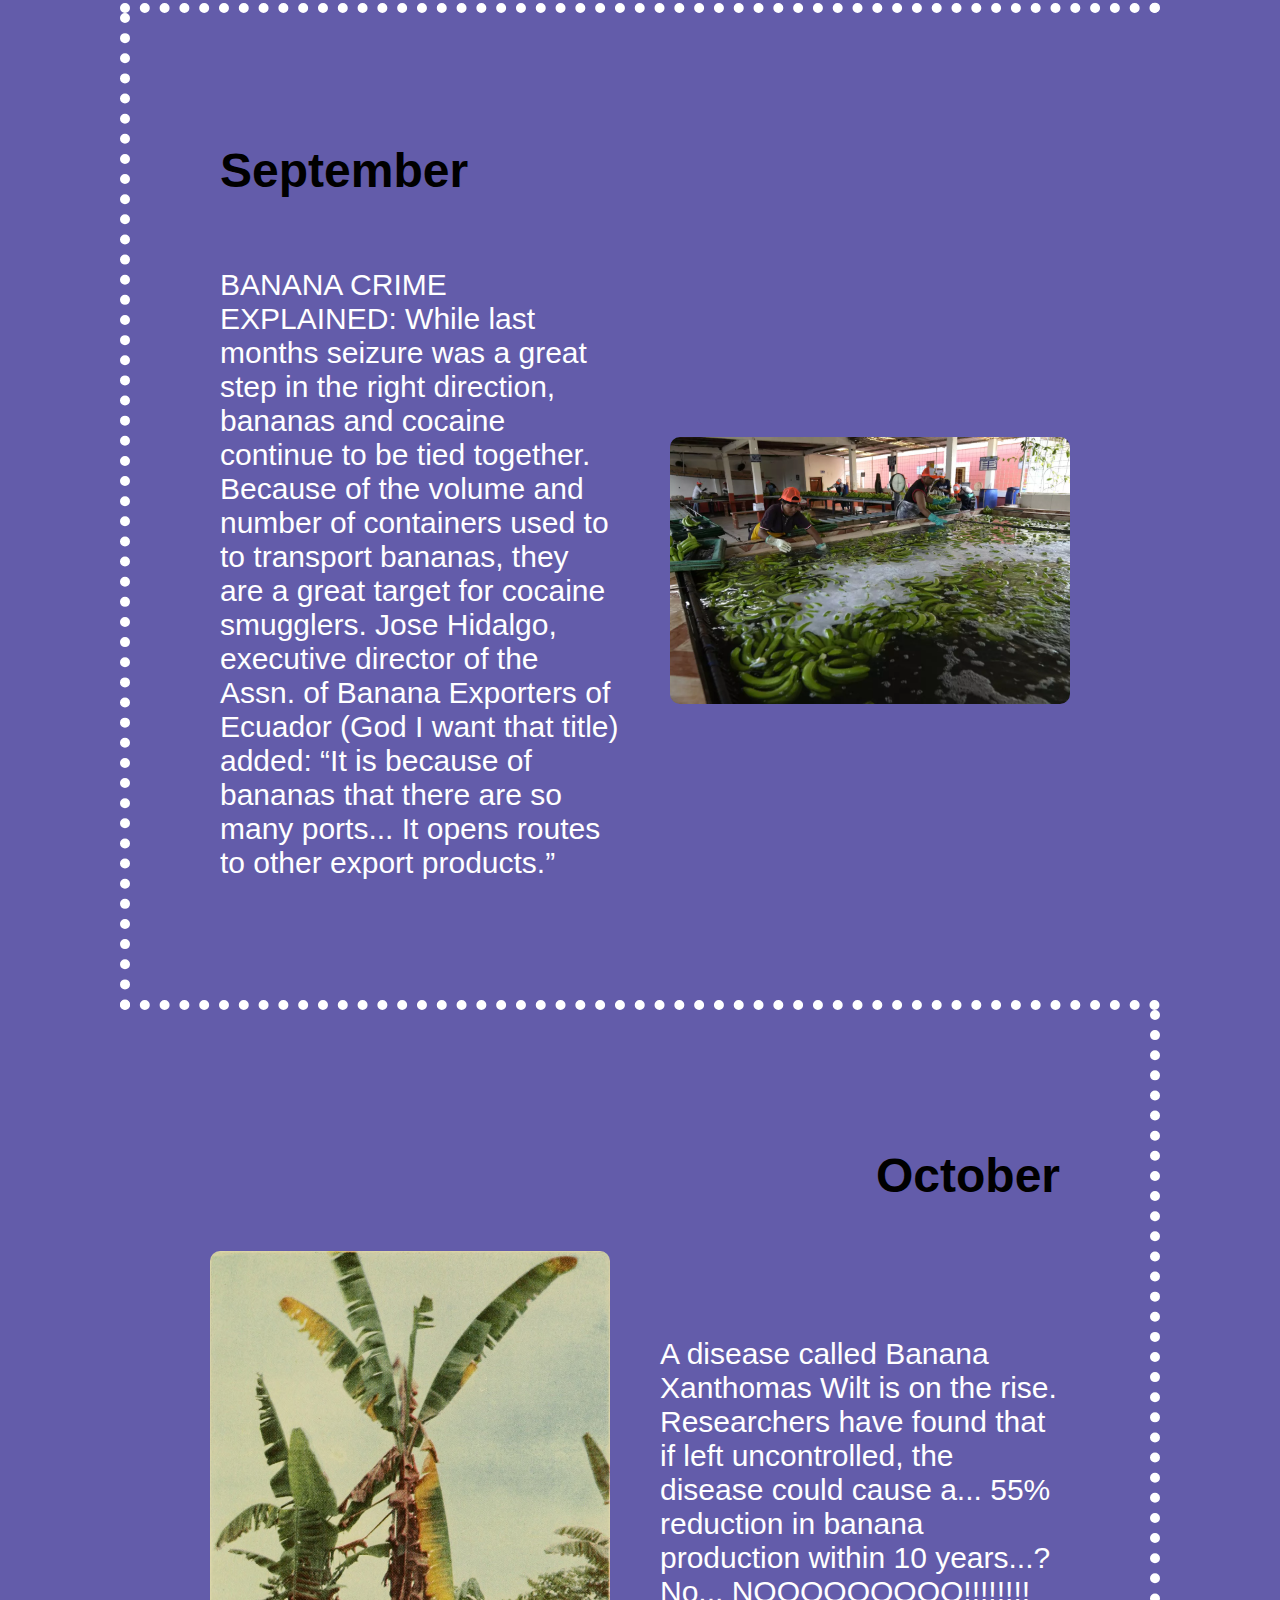
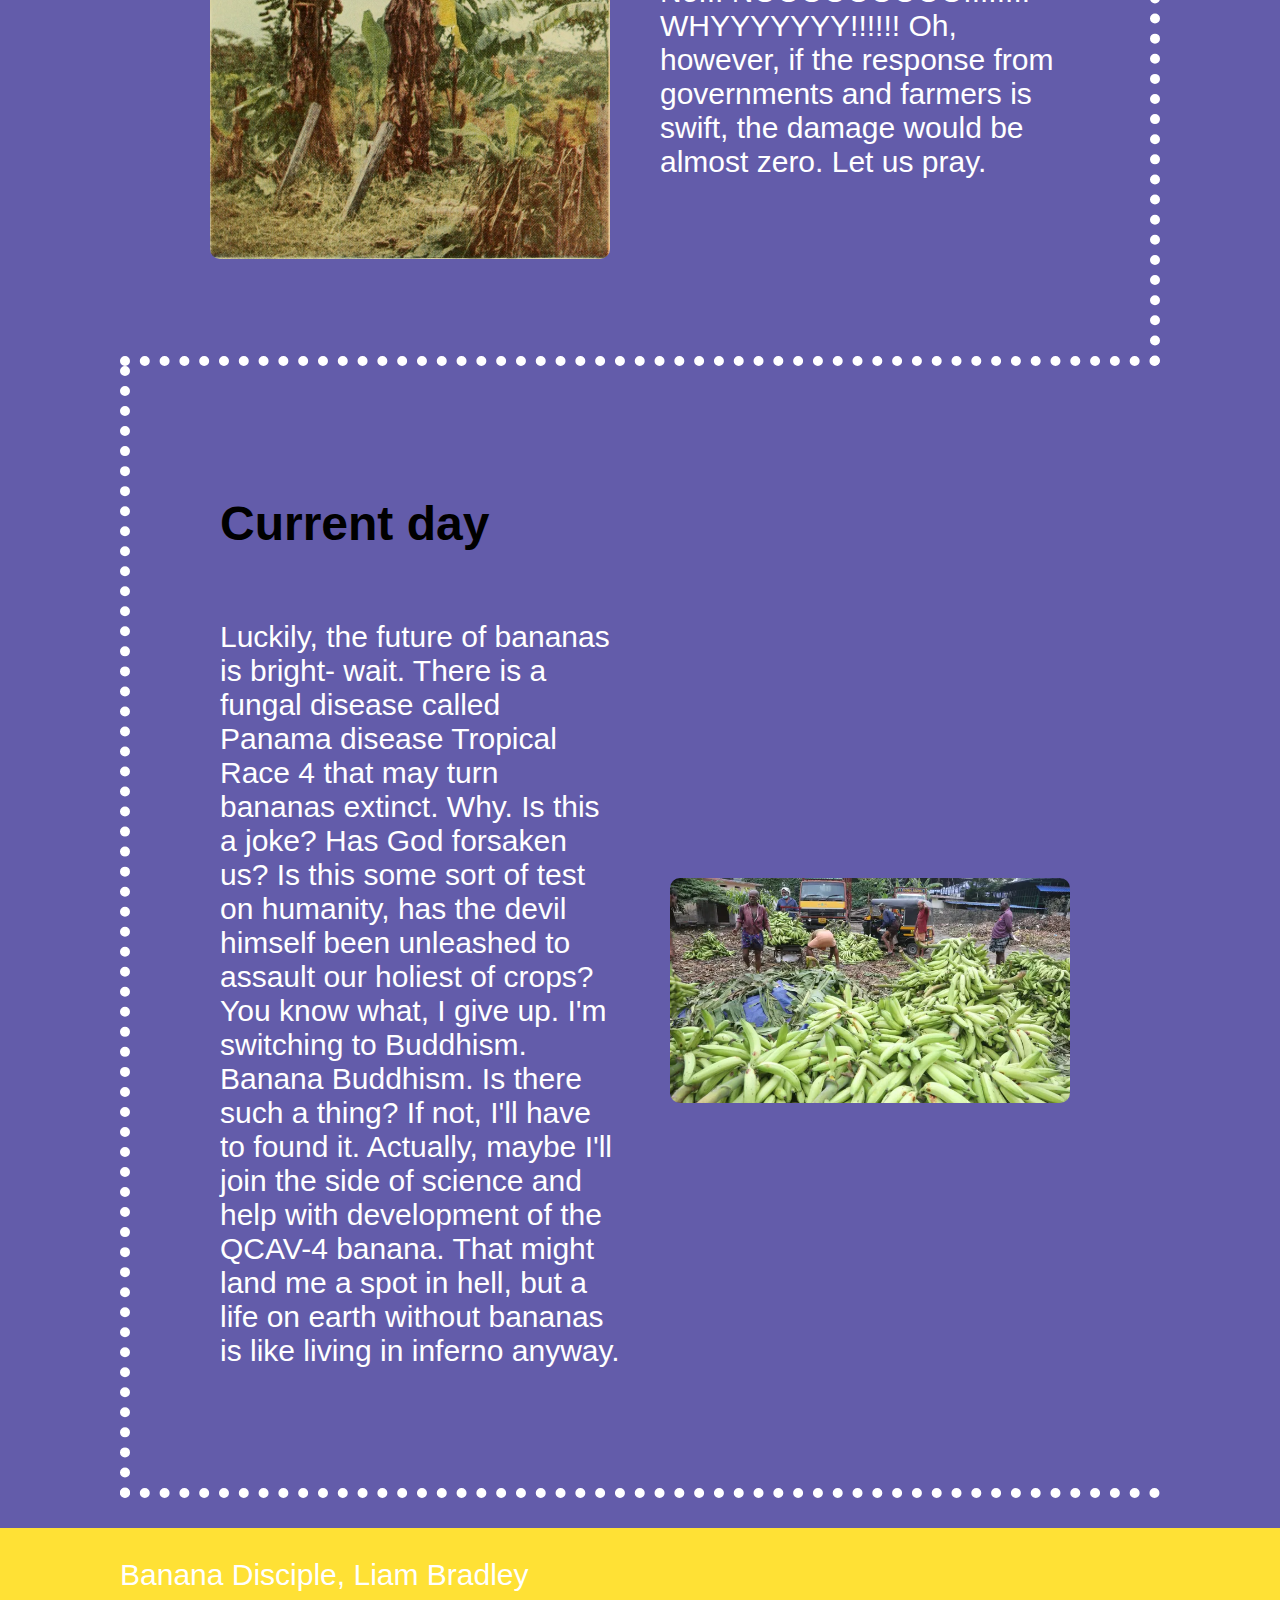
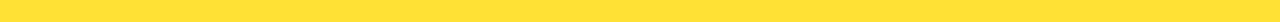
==== commit ac0c5059: "image fixes" ====
--- a/index.html
+++ b/index.html
@@ -130,7 +130,7 @@
                 <h3>October</h3>
                 <div class="gridContent">
                     <a href="https://phys.org/news/2023-10-consequences-inaction-devastating-banana-disease.html">
-                        <img src="images/Octoberbanana.jpg" alt="Octoberbanana">
+                        <img src="images/OctoberBanana.jpg" alt="Octoberbanana">
                     </a>
                     <p>A disease called Banana Xanthomas Wilt is on the rise. Researchers have found that if left
                         uncontrolled, the disease could cause a... 55% reduction in banana production within 10
@@ -149,7 +149,7 @@
                         science and help with development of the QCAV-4 banana. That might land me a spot in hell,
                         but a life on earth without bananas is like living in inferno anyway.</p>
                     <a
-                        href="https://www.cbc.ca/news/canada/saskatoon/bananas-bananatrees-reginanews-saskatchewan-news-university-of-saskatchewan-1.6916563">
+                        href="https://www.foxweather.com/earth-space/bananas-extinct-disease">
                         <img src="images/Novemberbanana.webp" alt="Novemberbanana">
                     </a>
                 </div>
@@ -162,4 +162,4 @@
 </body>
 
 
-</html>+</html>
